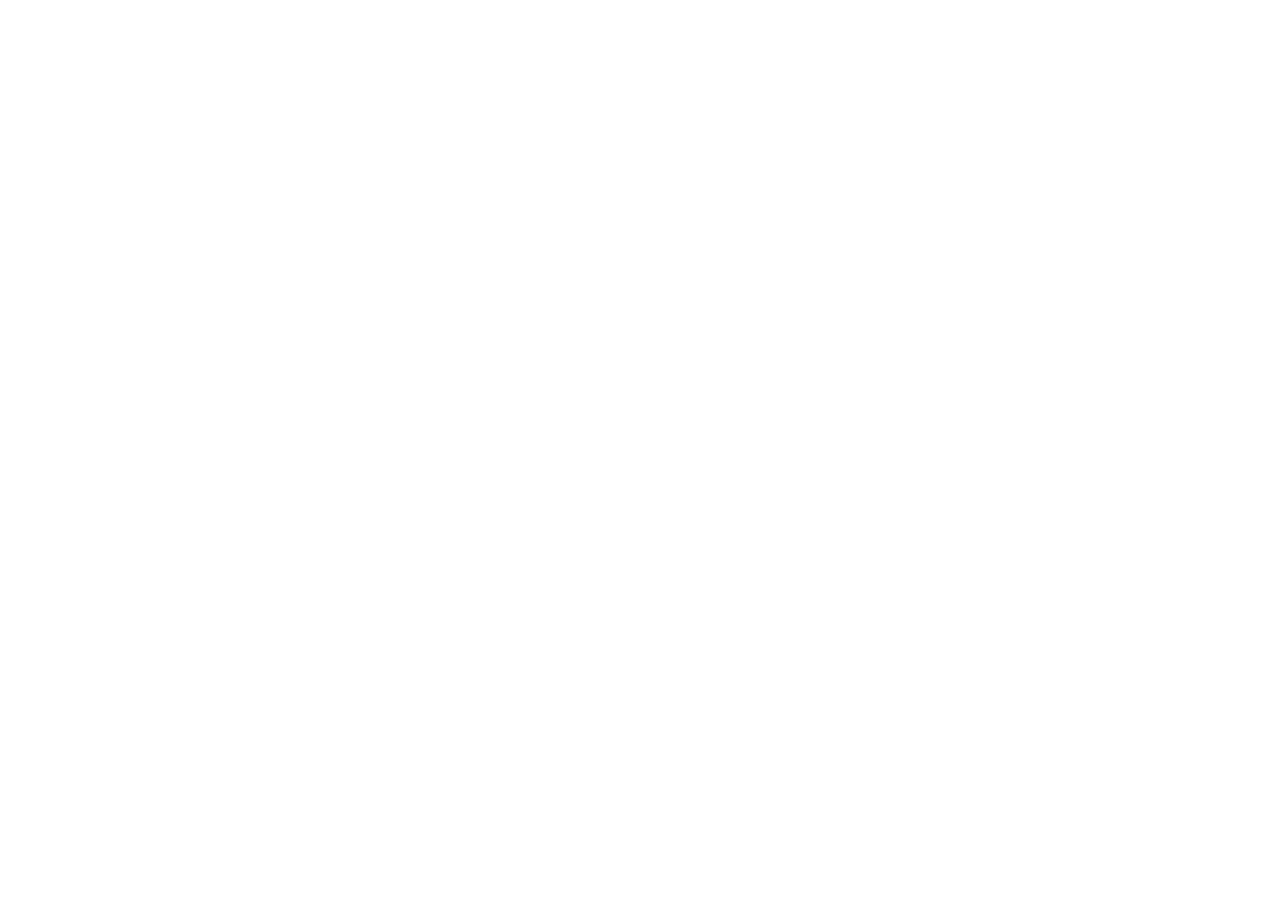
==== index.html @ cb0df508 "Creada pagina inicial konekta+" ====
<!DOCTYPE html>
<html lang="en">
<head>
    <meta charset="UTF-8">
    <meta name="viewport" content="width=device-width, initial-scale=1.0">
    <title>Konekta+</title>
</head>
<body>
    
</body>
</html>
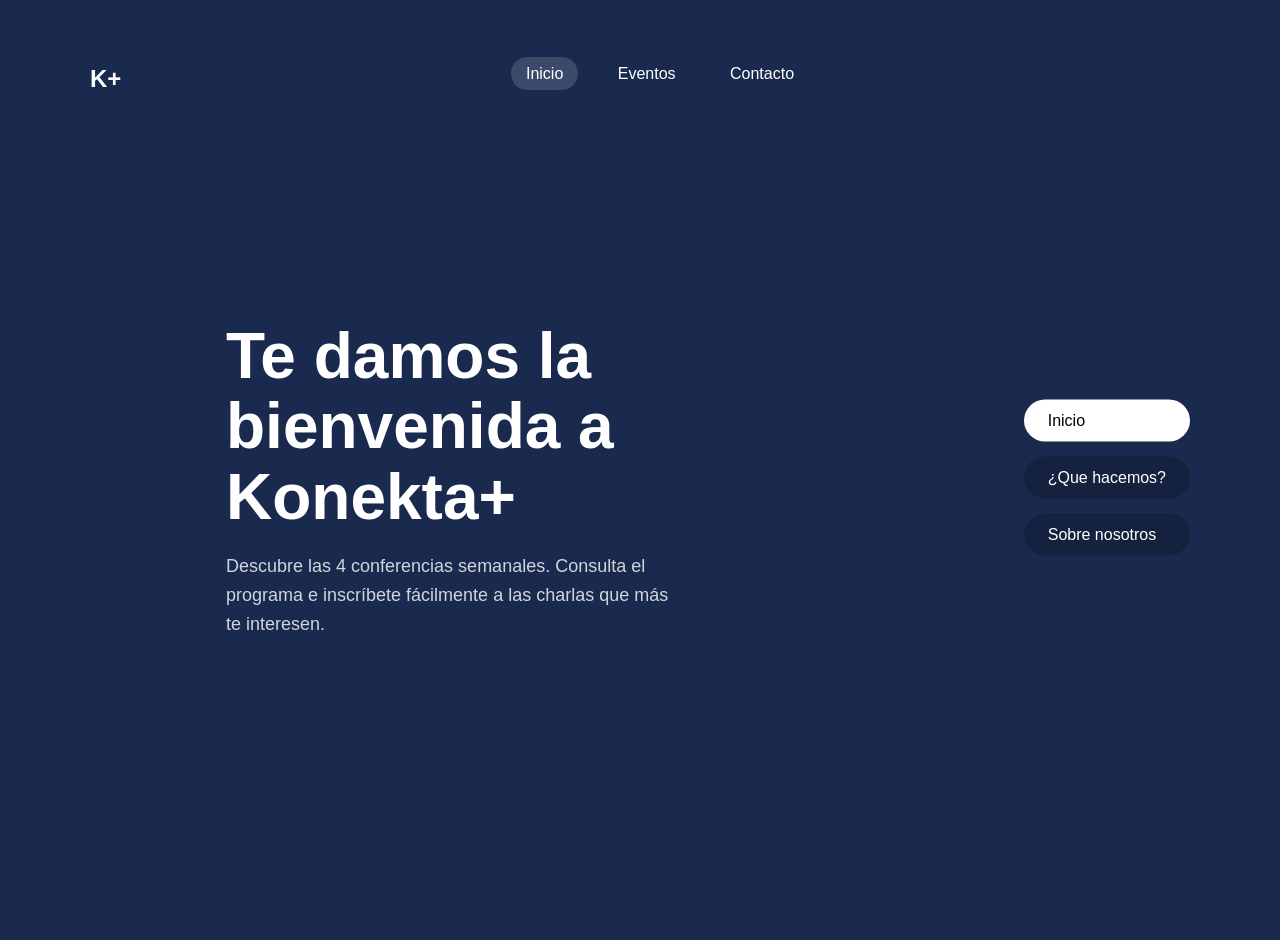
==== commit fb2a2410: "Index y css basico de la web creado" ====
--- a/index.html
+++ b/index.html
@@ -1,11 +1,37 @@
 <!DOCTYPE html>
-<html lang="en">
+<html lang="es">
 <head>
     <meta charset="UTF-8">
     <meta name="viewport" content="width=device-width, initial-scale=1.0">
     <title>Konekta+</title>
+    <link rel="stylesheet" href="style.css">
 </head>
 <body>
-    
+
+    <header class="main-header">
+        <div class="logo">
+            K+
+        </div>
+        <nav class="main-nav">
+            <a href="#" class="active">Inicio</a>
+            <a href="#">Eventos</a>
+            <a href="#">Contacto</a>
+        </nav>
+    </header>
+
+    <main class="hero-content">
+        <h1>Te damos la bienvenida a<br>Konekta+</h1>
+        <p>
+            Descubre las 4 conferencias semanales.
+            Consulta el programa e inscríbete fácilmente a las charlas que más te interesen.
+        </p>
+    </main>
+
+    <nav class="side-nav">
+        <a href="#" class="active">Inicio</a>
+        <a href="#">¿Que hacemos?</a>
+        <a href="#">Sobre nosotros</a>
+    </nav>
+
 </body>
 </html>
--- a/style.css
+++ b/style.css
@@ -0,0 +1,104 @@
+/* ---- CONFIGURACIÓN GENERAL ---- */
+* {
+    margin: 10px;
+    padding: 0;
+    box-sizing: border-box;
+}
+
+body {
+    font-family: Arial, sans-serif; 
+    background-color: #1a2a4f; 
+    color: #FFFFFF;
+    min-height: 100vh;
+    overflow: hidden; 
+    position: relative; 
+}
+
+a {
+    text-decoration: none;
+    color: white;
+}
+
+/* ---- NAVEGACIÓN SUPERIOR (CON POSITION: ABSOLUTE) ---- */
+.main-header {
+    position: absolute;
+    top: 0;
+    left: 0;
+    width: 100%;
+    padding: 25px 50px;
+}
+
+.logo {
+    position: absolute;
+    left: 50px;
+    top: 25px;
+    font-size: 24px;
+    font-weight: bold;
+}
+
+.main-nav {
+    position: absolute;
+    left: 50%; 
+    transform: translateX(-50%); 
+    top: 25px;
+}
+
+.main-nav a {
+    margin: 0 10px;
+    font-weight: 500;
+    padding: 8px 15px;
+    border-radius: 20px;
+    transition: background-color 0.3s;
+}
+
+.main-nav a.active,
+.main-nav a:hover {
+    background-color: rgba(255, 255, 255, 0.15);
+}
+
+/* ---- CONTENIDO PRINCIPAL (CON POSITION: ABSOLUTE) ---- */
+.hero-content {
+    position: absolute;
+    top: 50%;
+    left: 15%;
+    transform: translateY(-50%);
+    width: 40%;
+}
+
+.hero-content h1 {
+    font-size: 64px;
+    line-height: 1.1;
+    font-weight: 700;
+    margin-bottom: 20px;
+}
+
+.hero-content p {
+    font-size: 18px;
+    line-height: 1.6;
+    color: rgba(255, 255, 255, 0.8);
+    max-width: 450px;
+}
+
+/* ---- NAVEGACIÓN LATERAL (CON POSITION: ABSOLUTE) ---- */
+.side-nav {
+    position: absolute;
+    top: 50%;
+    right: 50px;
+    transform: translateY(-50%); 
+}
+
+.side-nav a {
+    display: block; 
+    margin-bottom: 15px; 
+    background-color: rgba(0, 0, 0, 0.2);
+    padding: 12px 24px;
+    border-radius: 30px;
+    font-weight: 500;
+    transition: all 0.3s;
+}
+
+.side-nav a.active,
+.side-nav a:hover {
+    background-color: white;
+    color: black;
+}
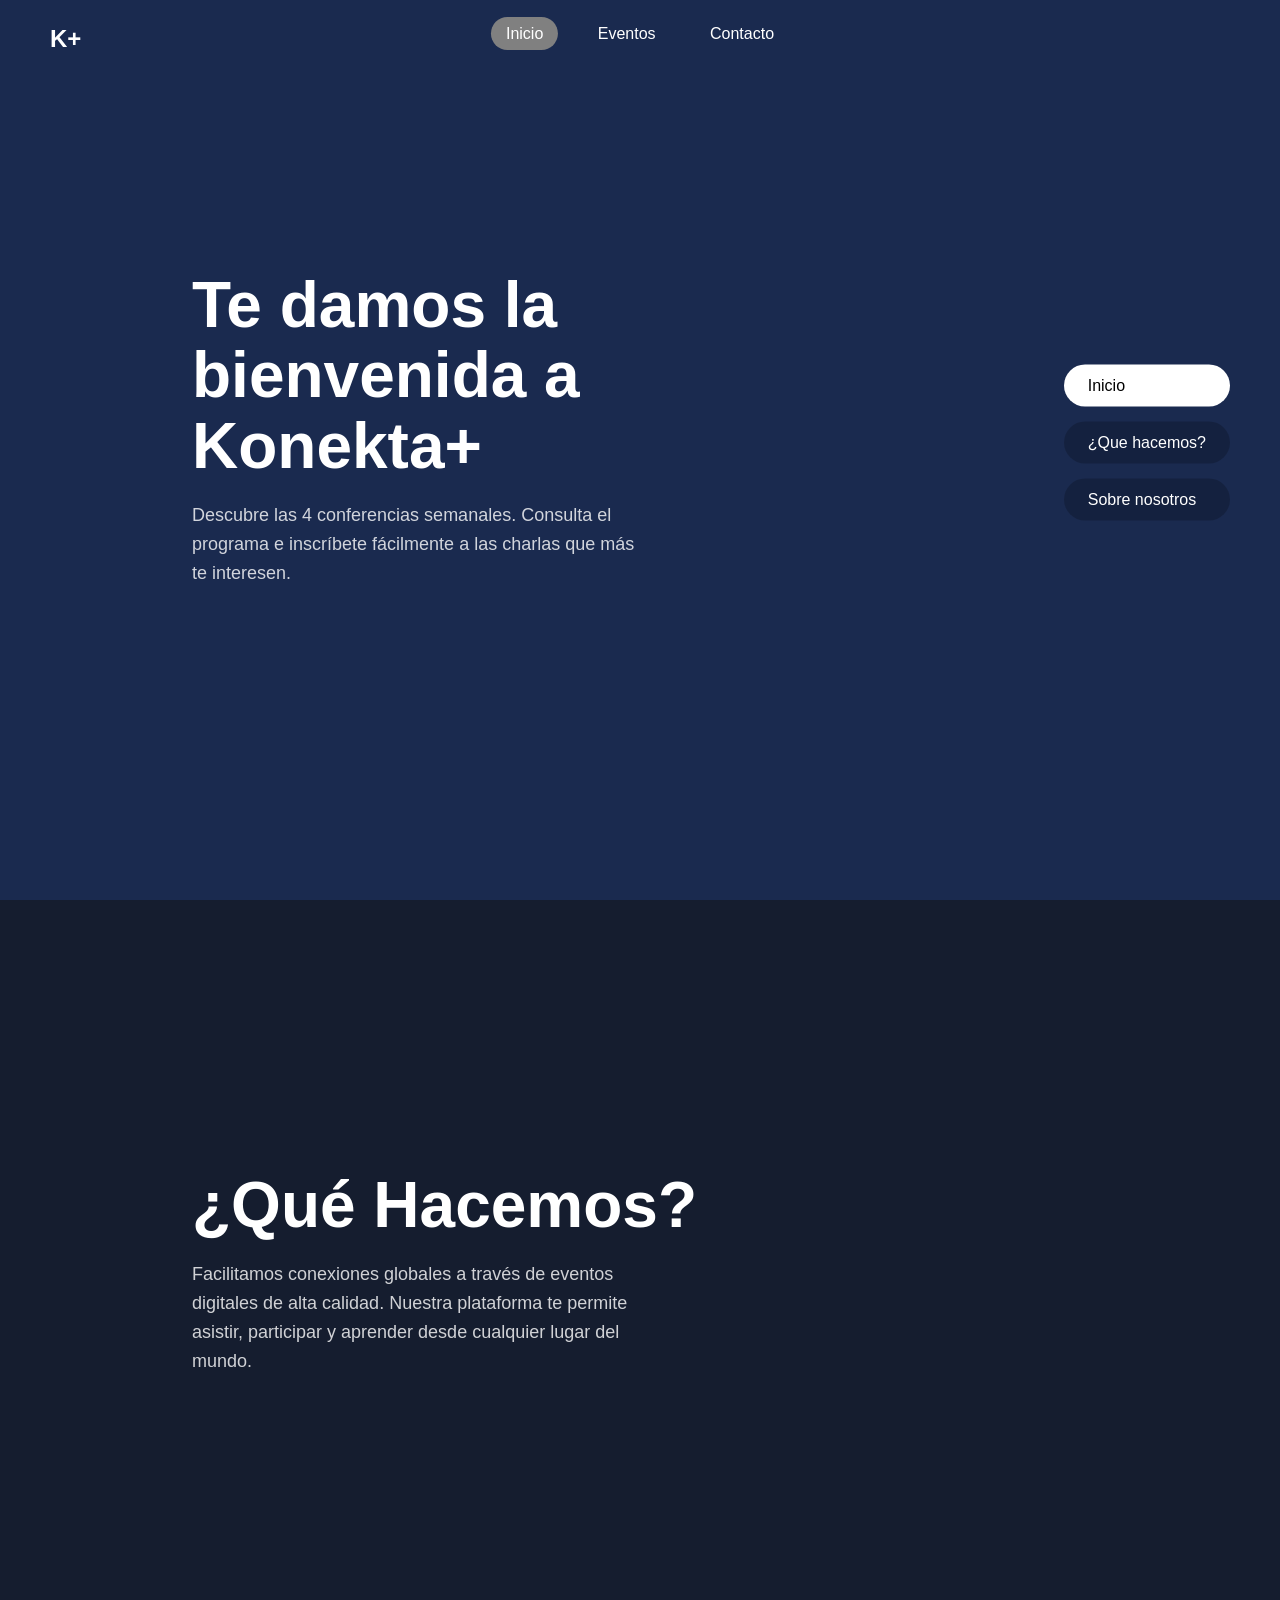
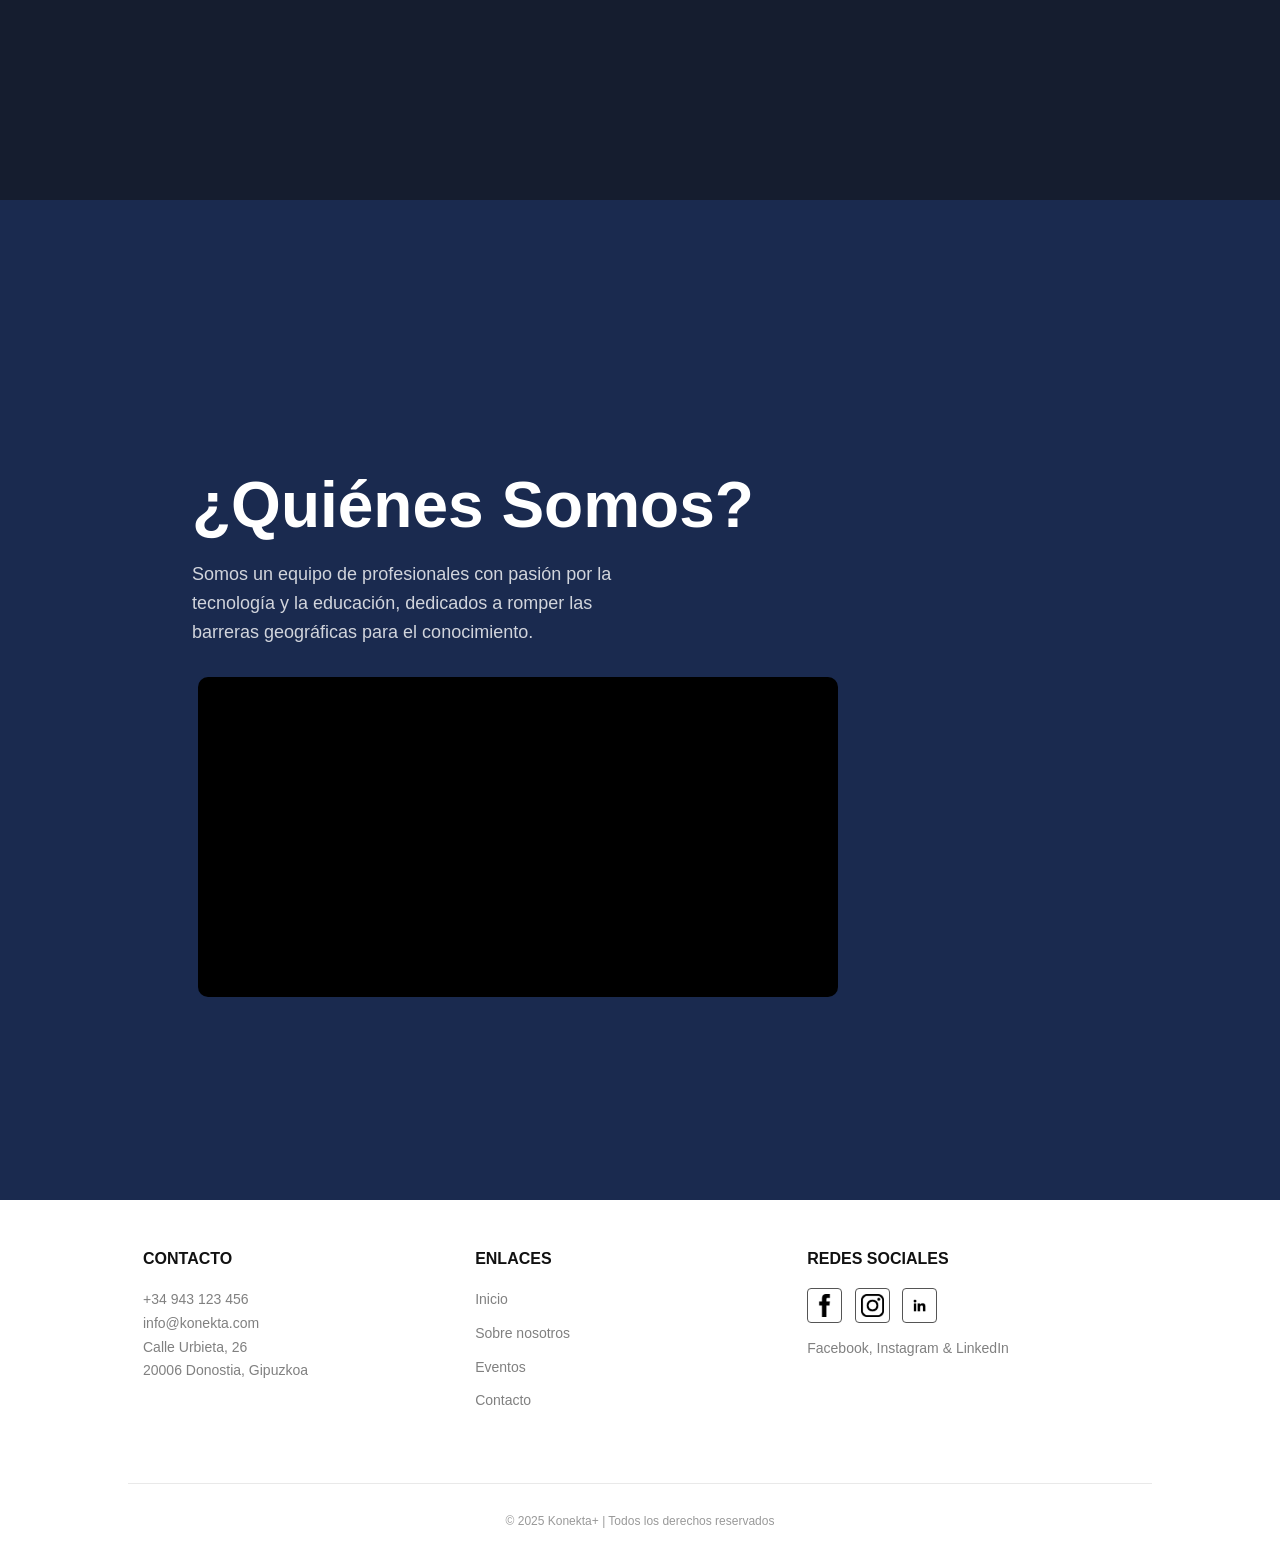
==== commit b559be0f: "contacto, eventos e inscripcion creadas. index mejorado." ====
--- a/index.html
+++ b/index.html
@@ -13,25 +13,159 @@
             K+
         </div>
         <nav class="main-nav">
-            <a href="#" class="active">Inicio</a>
-            <a href="#">Eventos</a>
-            <a href="#">Contacto</a>
+            <a href="index.html" class="active">Inicio</a>
+            <a href="eventos.html">Eventos</a>
+            <a href="contacto.html">Contacto</a>
         </nav>
     </header>
 
-    <main class="hero-content">
-        <h1>Te damos la bienvenida a<br>Konekta+</h1>
-        <p>
-            Descubre las 4 conferencias semanales.
-            Consulta el programa e inscríbete fácilmente a las charlas que más te interesen.
-        </p>
-    </main>
+    <section id="inicio" class="hero-section">
+        <main class="hero-content">
+            <h1>Te damos la bienvenida a<br>Konekta+</h1>
+            <p>
+                Descubre las 4 conferencias semanales.
+                Consulta el programa e inscríbete fácilmente a las charlas que más te interesen.
+            </p>
+        </main>
+    </section>
+
+    <section id="que-hacemos" class="hero-section alt-bg">
+        <div class="video-background-container">
+            <video autoplay muted loop playsinline id="bg-video">
+                <source src="videos/VideoQueHacemos.mp4" type="video/mp4">
+                Tu navegador no soporta el video.
+            </video>
+        </div>
+
+        <div class="video-overlay"></div>
+
+        <main class="hero-content">
+            <h1>¿Qué Hacemos?</h1>
+            <p>
+                Facilitamos conexiones globales a través de eventos digitales
+                de alta calidad. Nuestra plataforma te permite
+                asistir, participar y aprender desde cualquier lugar del mundo.
+            </p>
+        </main>
+    </section>
+
+    <section id="quienes-somos" class="hero-section">
+        <main class="hero-content">
+            <h1>¿Quiénes Somos?</h1>
+            <p>
+                Somos un equipo de profesionales con pasión por la tecnología
+                y la educación, dedicados a romper las barreras geográficas
+                para el conocimiento.
+            </p>
+
+           <div class="video-container-centered">
+                <video autoplay muted loop playsinline>
+                    <source src="videos/Konekta+.mp4" type="video/mp4">
+                    Tu navegador no soporta el video.
+                </video>
+            </div>
+        </main>
+    </section>
 
     <nav class="side-nav">
-        <a href="#" class="active">Inicio</a>
-        <a href="#">¿Que hacemos?</a>
-        <a href="#">Sobre nosotros</a>
+        <a href="#inicio" class="active">Inicio</a>
+        <a href="#que-hacemos">¿Que hacemos?</a>
+        <a href="#quienes-somos">Sobre nosotros</a>
     </nav>
 
+    <script>
+    //HECHO CON CHATGPT
+    // 1. Seleccionar todas las secciones y los enlaces del menú lateral
+    const sections = document.querySelectorAll('.hero-section');
+    const navLinks = document.querySelectorAll('.side-nav a');
+
+    // 2. Crear una función que se ejecute CADA VEZ que haces scroll
+    function changeNavOnScroll() {
+        let currentSectionId = '';
+
+        // 3. Revisar la posición de cada sección
+        sections.forEach(section => {
+            // getBoundingClientRect().top nos dice cuántos píxeles
+            // faltan para que la sección llegue al borde superior de la ventana.
+            const sectionTop = section.getBoundingClientRect().top;
+
+            // Si la sección está a 150px o menos de la parte de arriba,
+            // la consideramos la sección "actual".
+            if (sectionTop < 150) {
+                currentSectionId = section.getAttribute('id');
+            }
+        });
+
+        // 4. Actualizar la clase .active en los enlaces
+        navLinks.forEach(link => {
+            // Primero, le quitamos 'active' a todos
+            link.classList.remove('active');
+
+            // El href del enlace (ej: "#que-hacemos")
+            const linkHref = link.getAttribute('href');
+
+            // Si el href del enlace es igual al ID de la sección actual
+            // (añadiéndole el #), le ponemos la clase 'active'.
+            if (linkHref === '#' + currentSectionId) {
+                link.classList.add('active');
+            }
+        });
+
+        // Caso especial: si estamos muy arriba (antes de llegar a 150px de la primera),
+        // dejamos "Inicio" como activo.
+        if (window.scrollY < 200) {
+            navLinks.forEach(link => link.classList.remove('active'));
+            document.querySelector('.side-nav a[href="#inicio"]').classList.add('active');
+        }
+    }
+
+    // 5. Decirle al navegador que ejecute esa función cada vez que se detecte scroll
+    window.addEventListener('scroll', changeNavOnScroll);
+</script>
+
+    <footer class="main-footer">
+        <div class="footer-container">
+
+            <div class="footer-col">
+                <h3>CONTACTO</h3>
+                <p>
+                    +34 943 123 456<br>
+                    info@konekta.com<br>
+                    Calle Urbieta, 26<br>
+                    20006 Donostia, Gipuzkoa
+                </p>
+            </div>
+
+            <div class="footer-col">
+                <h3>ENLACES</h3>
+                <ul>
+                    <li><a href="index.html">Inicio</a></li>
+                    <li><a href="index.html#quienes-somos">Sobre nosotros</a></li>
+                    <li><a href="eventos.html">Eventos</a></li>
+                    <li><a href="contacto.html">Contacto</a></li>
+                </ul>
+            </div>
+            <div class="footer-col">
+                <h3>REDES SOCIALES</h3>
+                <div class="social-icons-container">
+                    <a href="#" class="social-icon">
+                    <img src="img/logo-facebook.png" alt="Facebook">
+                    </a>
+                    <a href="#" class="social-icon">
+                    <img src="img/logo-instagram.png" alt="Instagram">
+                    </a>
+                    <a href="#" class="social-icon">
+                    <img src="img/logo-linkedin.png" alt="LinkedIn">
+                    </a>
+                </div>
+                <p>Facebook, Instagram &amp; LinkedIn</p>
+            </div>
+
+        </div>
+
+        <div class="footer-copyright">
+            © 2025 Konekta+ | Todos los derechos reservados
+        </div>
+    </footer>
 </body>
 </html>
--- a/style.css
+++ b/style.css
@@ -1,6 +1,6 @@
 /* ---- CONFIGURACIÓN GENERAL ---- */
 * {
-    margin: 10px;
+    margin: 0;
     padding: 0;
     box-sizing: border-box;
 }
@@ -10,8 +10,11 @@
     background-color: #1a2a4f; 
     color: #FFFFFF;
     min-height: 100vh;
-    overflow: hidden; 
+    overflow-y: auto;
     position: relative; 
+}
+html {
+    scroll-behavior: smooth;
 }
 
 a {
@@ -19,13 +22,15 @@
     color: white;
 }
 
-/* ---- NAVEGACIÓN SUPERIOR (CON POSITION: ABSOLUTE) ---- */
+/* ---- NAVEGACIÓN SUPERIOR  ---- */
 .main-header {
-    position: absolute;
+    position: fixed;
     top: 0;
     left: 0;
     width: 100%;
     padding: 25px 50px;
+    background-color: #1a2a4f;
+    z-index: 100;
 }
 
 .logo {
@@ -53,16 +58,14 @@
 
 .main-nav a.active,
 .main-nav a:hover {
-    background-color: rgba(255, 255, 255, 0.15);
-}
-
-/* ---- CONTENIDO PRINCIPAL (CON POSITION: ABSOLUTE) ---- */
+    background-color: grey;
+}
+
+/* ---- CONTENIDO PRINCIPAL ---- */
 .hero-content {
-    position: absolute;
-    top: 50%;
-    left: 15%;
-    transform: translateY(-50%);
-    width: 40%;
+    width: 60%;
+    position: relative;
+    z-index: 3;
 }
 
 .hero-content h1 {
@@ -81,10 +84,11 @@
 
 /* ---- NAVEGACIÓN LATERAL (CON POSITION: ABSOLUTE) ---- */
 .side-nav {
-    position: absolute;
+    position: fixed;
     top: 50%;
     right: 50px;
     transform: translateY(-50%); 
+    z-index: 100;
 }
 
 .side-nav a {
@@ -101,4 +105,159 @@
 .side-nav a:hover {
     background-color: white;
     color: black;
+}
+.hero-section {
+    height: 100vh; 
+    padding-left: 15%;
+    padding-top: 30vh; 
+    box-sizing: border-box; 
+    position: relative;
+    overflow: hidden;
+}
+
+.hero-section.alt-bg {
+    background-color: #2a3a5f;
+}
+
+/* ESTILO DEL FOOTER */
+
+.main-footer {
+    background-color: white; 
+    color: black; 
+    padding: 50px 0 20px 0;
+    margin-top: 100px;
+    position: relative;
+    width: 100%;
+    clear: both; 
+}
+
+.footer-container {
+    width: 80%; 
+    margin: 0 auto; 
+    overflow: hidden; 
+}
+
+.footer-col {
+    display: inline-block; 
+    width: 32%;            
+    vertical-align: top;   
+    padding: 0 15px;
+    box-sizing: border-box;
+    margin-bottom: 30px;
+}
+
+.footer-col h3 {
+    font-size: 16px;
+    font-weight: bold;
+    text-transform: uppercase; 
+    margin-bottom: 20px;
+    color: #111;
+}
+
+.footer-col p, .footer-col li {
+    font-size: 14px;
+    line-height: 1.7;
+    margin-bottom: 10px;
+    color: grey; 
+}
+
+.footer-col ul {
+    list-style: none;
+    padding: 0;
+}
+
+.footer-col ul a {
+    color: grey;
+    text-decoration: none; 
+    transition: color 0.3s;
+}
+.footer-col ul a:hover {
+    color: #1a2a4f; 
+    text-decoration: underline;
+}
+
+.social-icons-container {
+    margin-bottom: 10px;
+}
+
+.social-icon {
+    display: inline-block;
+    width: 35px;  
+    height: 35px; 
+    border: 1px solid #555; 
+    border-radius: 4px;
+    text-decoration: none;
+    margin-right: 8px;
+    transition: background-color 0.3s, border-color 0.3s;
+    padding: 5px;
+    box-sizing: border-box;
+}
+.social-icon img {
+    width: 100%;
+    height: 100%;
+    display: block; 
+}
+
+.social-icon:hover img {
+    filter: invert(1);
+}
+.social-icon:hover {
+    background-color: #1a2a4f; 
+    color: white;
+    border-color: #1a2a4f;
+}
+
+.footer-copyright {
+    text-align: center;
+    margin-top: 30px;
+    font-size: 12px;
+    color: #999; 
+    border-top: 1px solid #e9e9e9; 
+    padding-top: 30px;
+    width: 80%;
+    margin-left: auto;
+    margin-right: auto;
+}
+
+/* VIDEO */
+.video-background-container {
+    position: absolute;
+    top: 0;
+    left: 0;
+    width: 100%;
+    height: 100%;
+    z-index: 1; 
+}
+
+#bg-video {
+    width: 100%;
+    height: 100%;
+    object-fit: cover; 
+}
+
+.video-overlay {
+    position: absolute;
+    top: 0;
+    left: 0;
+    width: 100%;
+    height: 100%;
+    background-color: rgba(0, 0, 0, 0.5); 
+    z-index: 2;
+}
+
+.video-container-centered {
+    margin-top: 30px; 
+    width: 100%;
+}
+
+.video-container-centered video {
+    display: block;     
+    margin: 0 auto;
+    
+    width: 100%;        
+    max-width: 640px;  
+    
+    height: auto;       
+    border-radius: 10px; 
+    background-color: #000; 
 }
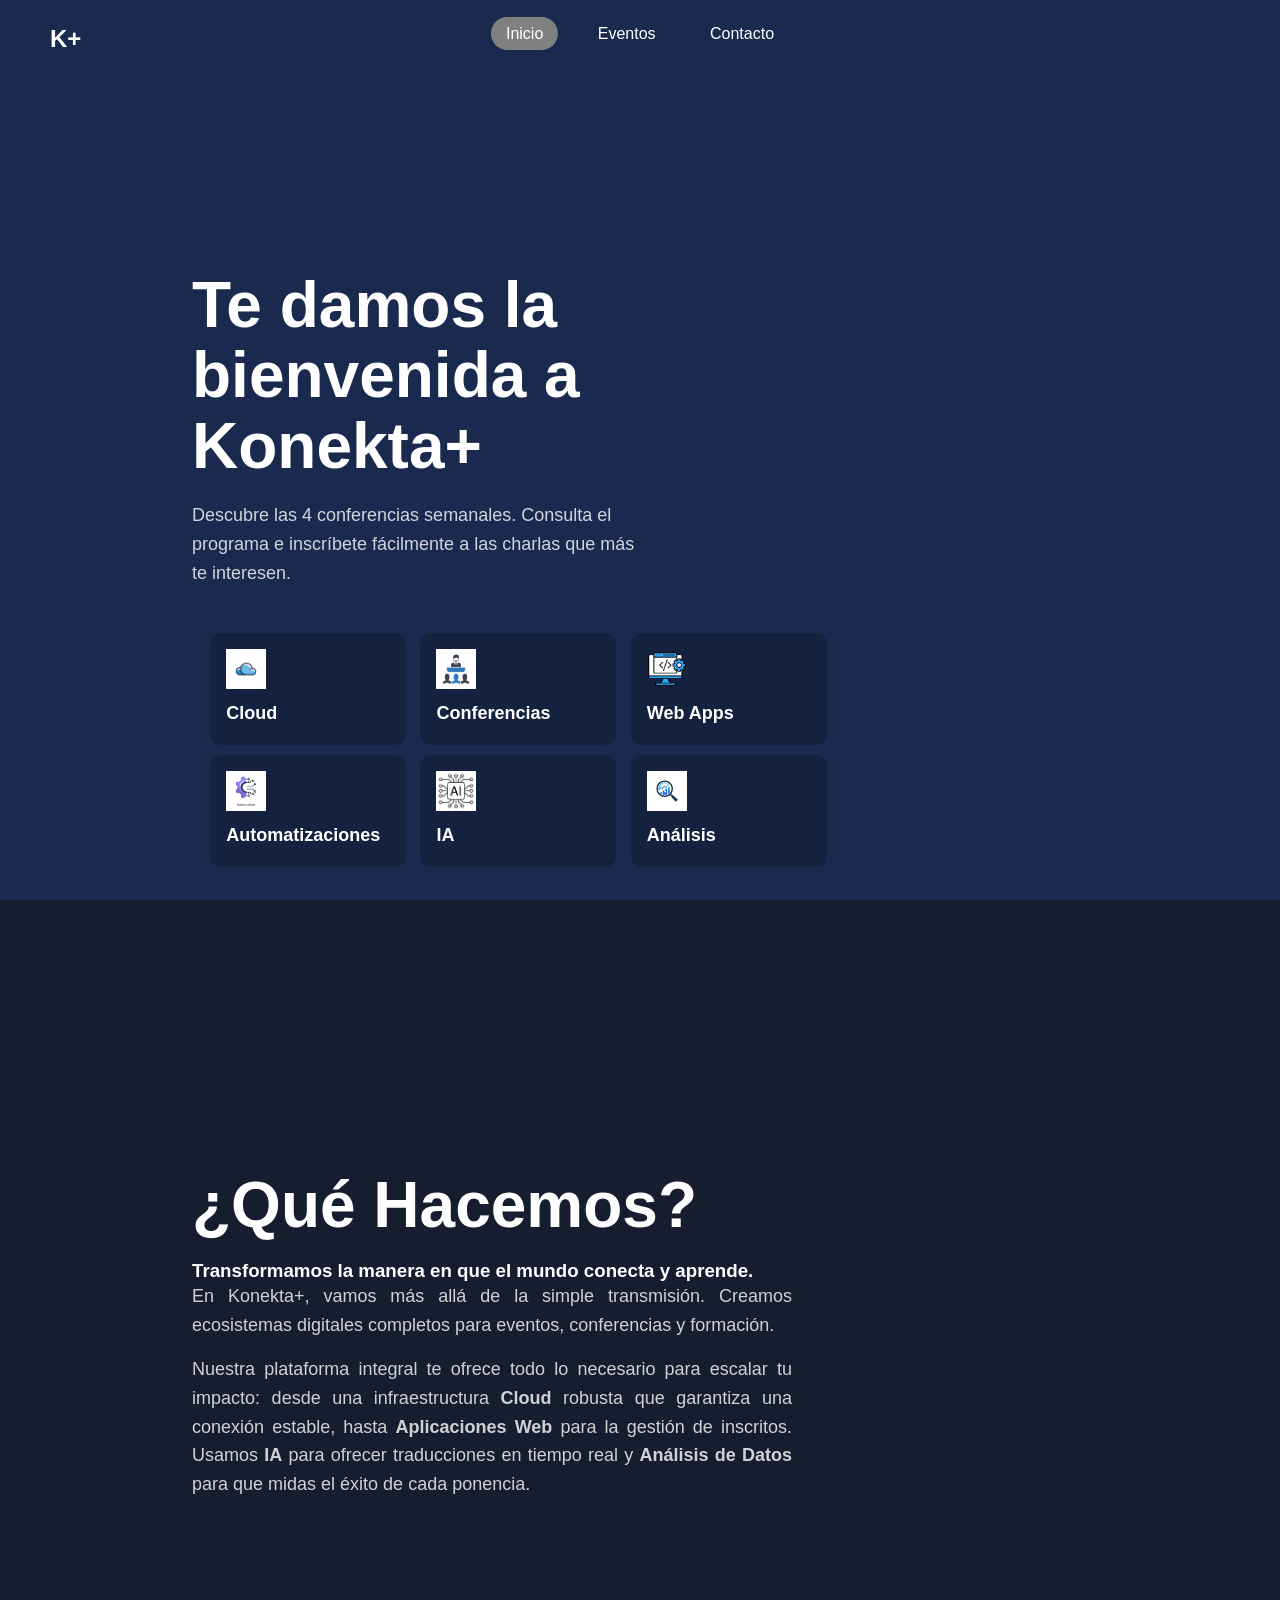
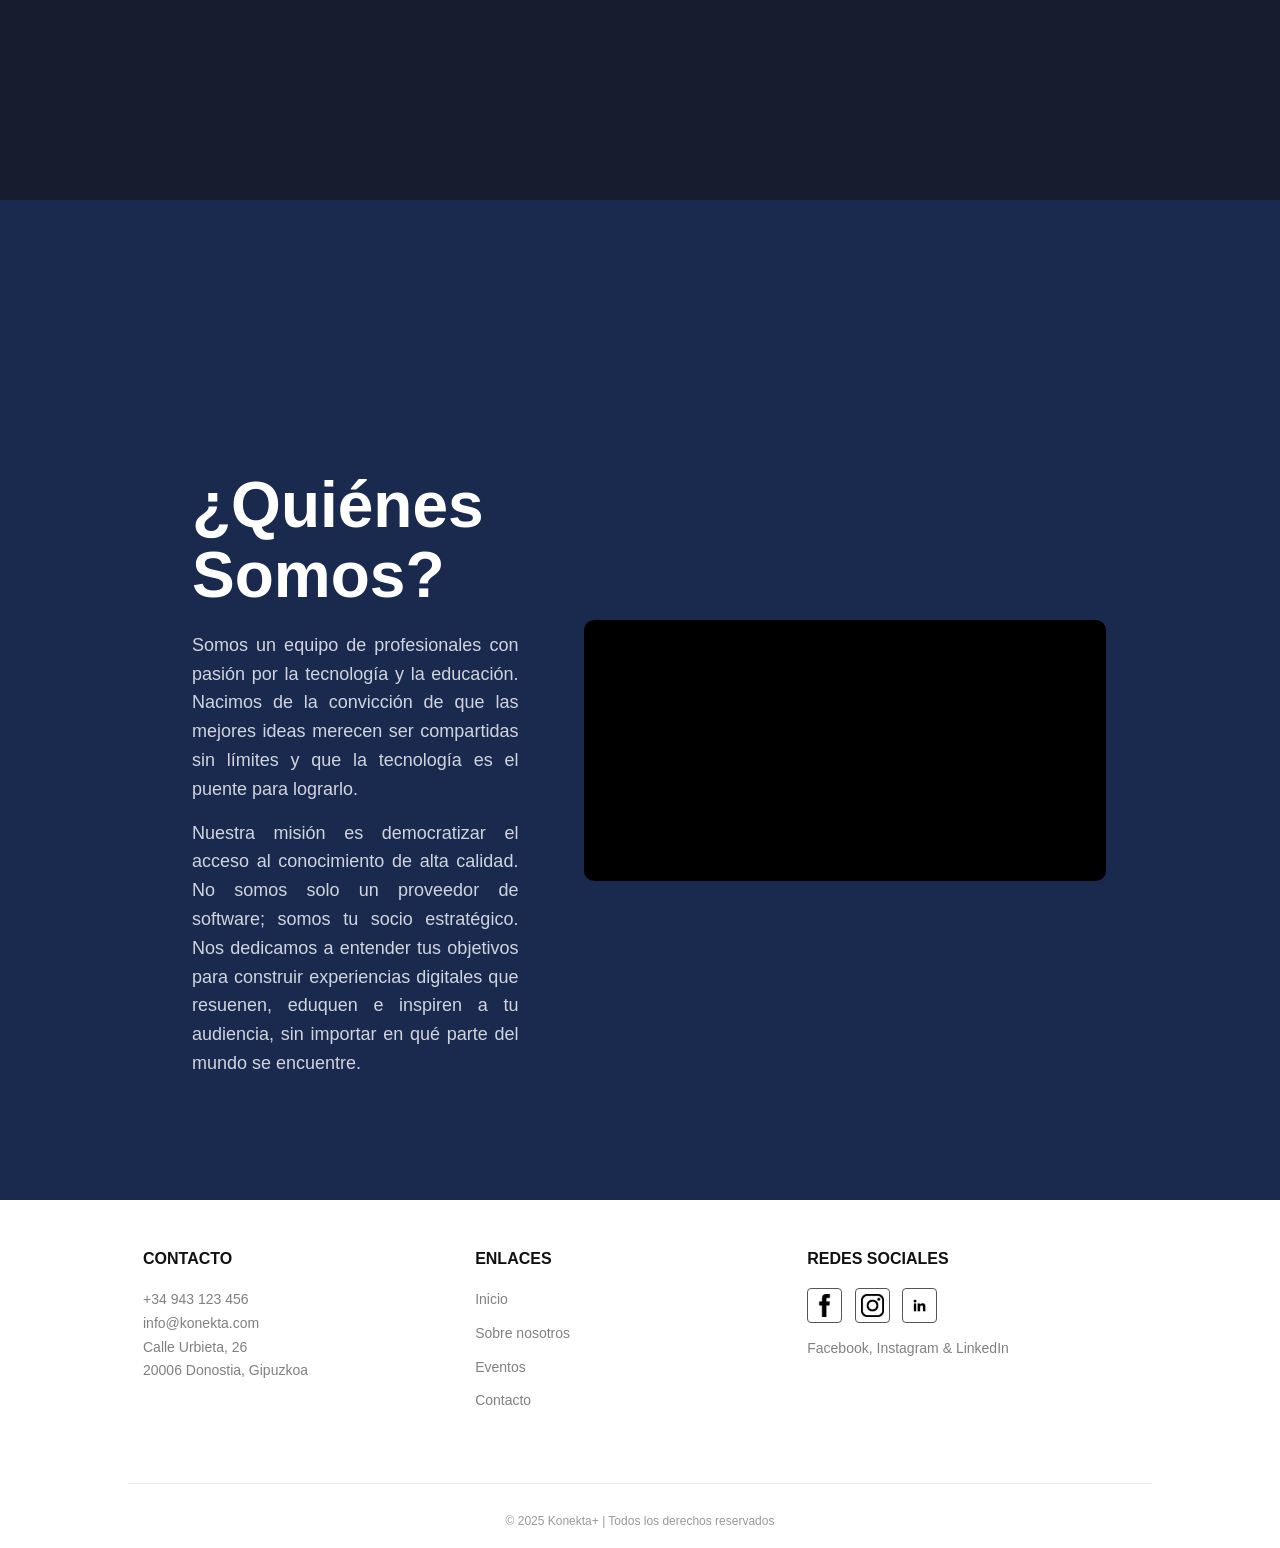
==== commit 6d0b34d8: "Cambios general, añadido base de datos y sql, imagenes, y final frontend" ====
--- a/index.html
+++ b/index.html
@@ -26,6 +26,39 @@
                 Descubre las 4 conferencias semanales.
                 Consulta el programa e inscríbete fácilmente a las charlas que más te interesen.
             </p>
+            <div class="service-grid-compact">
+
+                <div class="service-card-compact">
+                    <img src="img/logo-cloud.png" alt="Icono de Cloud" class="service-icon-compact">
+                    <h3>Cloud</h3>
+                </div>
+
+                <div class="service-card-compact">
+                    <img src="img/logo-conferencias.jpg" alt="Icono de Conferencias" class="service-icon-compact">
+                    <h3>Conferencias</h3>
+                </div>
+
+                <div class="service-card-compact">
+                    <img src="img/logo-webapps.png" alt="Icono de Web Apps" class="service-icon-compact">
+                    <h3>Web Apps</h3>
+                </div>
+
+                <div class="service-card-compact">
+                    <img src="img/logo-automatizaciones.png" alt="Icono de Automatizaciones" class="service-icon-compact">
+                    <h3>Automatizaciones</h3>
+                </div>
+
+                <div class="service-card-compact">
+                    <img src="img/logo-ia.jpg" alt="Icono de IA" class="service-icon-compact">
+                    <h3>IA</h3>
+                </div>
+
+                <div class="service-card-compact">
+                    <img src="img/logo-analisis.png" alt="Icono de Analisis" class="service-icon-compact">
+                    <h3>Análisis</h3>
+                </div>
+
+            </div>
         </main>
     </section>
 
@@ -41,24 +74,30 @@
 
         <main class="hero-content">
             <h1>¿Qué Hacemos?</h1>
-            <p>
-                Facilitamos conexiones globales a través de eventos digitales
-                de alta calidad. Nuestra plataforma te permite
-                asistir, participar y aprender desde cualquier lugar del mundo.
+            <h3>Transformamos la manera en que el mundo conecta y aprende.</h3>
+            <p style="max-width: 600px;">
+                En Konekta+, vamos más allá de la simple transmisión. Creamos ecosistemas digitales completos para eventos, conferencias y formación.
+            </p>
+            <p style="max-width: 600px; margin-top: 15px;">
+                Nuestra plataforma integral te ofrece todo lo necesario para escalar tu impacto: desde una infraestructura <strong>Cloud</strong> robusta que garantiza una conexión estable, hasta <strong>Aplicaciones Web </strong> para la gestión de inscritos. Usamos <strong>IA</strong> para ofrecer traducciones en tiempo real y <strong>Análisis de Datos</strong> para que midas el éxito de cada ponencia.
             </p>
         </main>
     </section>
 
     <section id="quienes-somos" class="hero-section">
         <main class="hero-content">
-            <h1>¿Quiénes Somos?</h1>
-            <p>
-                Somos un equipo de profesionales con pasión por la tecnología
-                y la educación, dedicados a romper las barreras geográficas
-                para el conocimiento.
-            </p>
+            <div class="quienes-somos-text">
+                <h1>¿Quiénes Somos?</h1>
+                <p>
+                    Somos un equipo de profesionales con pasión por la tecnología
+                    y la educación. Nacimos de la convicción de que las mejores ideas merecen ser compartidas sin límites y que la tecnología es el puente para lograrlo.
+                </p>
 
-           <div class="video-container-centered">
+                <p style="margin-top: 15px;">
+                    Nuestra misión es democratizar el acceso al conocimiento de alta calidad. No somos solo un proveedor de software; somos tu socio estratégico. Nos dedicamos a entender tus objetivos para construir experiencias digitales que resuenen, eduquen e inspiren a tu audiencia, sin importar en qué parte del mundo se encuentre.
+                </p>
+            </div>
+           <div class="quienes-somos-video">
                 <video autoplay muted loop playsinline>
                     <source src="videos/Konekta+.mp4" type="video/mp4">
                     Tu navegador no soporta el video.
@@ -66,62 +105,6 @@
             </div>
         </main>
     </section>
-
-    <nav class="side-nav">
-        <a href="#inicio" class="active">Inicio</a>
-        <a href="#que-hacemos">¿Que hacemos?</a>
-        <a href="#quienes-somos">Sobre nosotros</a>
-    </nav>
-
-    <script>
-    //HECHO CON CHATGPT
-    // 1. Seleccionar todas las secciones y los enlaces del menú lateral
-    const sections = document.querySelectorAll('.hero-section');
-    const navLinks = document.querySelectorAll('.side-nav a');
-
-    // 2. Crear una función que se ejecute CADA VEZ que haces scroll
-    function changeNavOnScroll() {
-        let currentSectionId = '';
-
-        // 3. Revisar la posición de cada sección
-        sections.forEach(section => {
-            // getBoundingClientRect().top nos dice cuántos píxeles
-            // faltan para que la sección llegue al borde superior de la ventana.
-            const sectionTop = section.getBoundingClientRect().top;
-
-            // Si la sección está a 150px o menos de la parte de arriba,
-            // la consideramos la sección "actual".
-            if (sectionTop < 150) {
-                currentSectionId = section.getAttribute('id');
-            }
-        });
-
-        // 4. Actualizar la clase .active en los enlaces
-        navLinks.forEach(link => {
-            // Primero, le quitamos 'active' a todos
-            link.classList.remove('active');
-
-            // El href del enlace (ej: "#que-hacemos")
-            const linkHref = link.getAttribute('href');
-
-            // Si el href del enlace es igual al ID de la sección actual
-            // (añadiéndole el #), le ponemos la clase 'active'.
-            if (linkHref === '#' + currentSectionId) {
-                link.classList.add('active');
-            }
-        });
-
-        // Caso especial: si estamos muy arriba (antes de llegar a 150px de la primera),
-        // dejamos "Inicio" como activo.
-        if (window.scrollY < 200) {
-            navLinks.forEach(link => link.classList.remove('active'));
-            document.querySelector('.side-nav a[href="#inicio"]').classList.add('active');
-        }
-    }
-
-    // 5. Decirle al navegador que ejecute esa función cada vez que se detecte scroll
-    window.addEventListener('scroll', changeNavOnScroll);
-</script>
 
     <footer class="main-footer">
         <div class="footer-container">
--- a/style.css
+++ b/style.css
@@ -82,30 +82,6 @@
     max-width: 450px;
 }
 
-/* ---- NAVEGACIÓN LATERAL (CON POSITION: ABSOLUTE) ---- */
-.side-nav {
-    position: fixed;
-    top: 50%;
-    right: 50px;
-    transform: translateY(-50%); 
-    z-index: 100;
-}
-
-.side-nav a {
-    display: block; 
-    margin-bottom: 15px; 
-    background-color: rgba(0, 0, 0, 0.2);
-    padding: 12px 24px;
-    border-radius: 30px;
-    font-weight: 500;
-    transition: all 0.3s;
-}
-
-.side-nav a.active,
-.side-nav a:hover {
-    background-color: white;
-    color: black;
-}
 .hero-section {
     height: 100vh; 
     padding-left: 15%;
@@ -245,19 +221,76 @@
     z-index: 2;
 }
 
-.video-container-centered {
-    margin-top: 30px; 
-    width: 100%;
-}
-
-.video-container-centered video {
-    display: block;     
-    margin: 0 auto;
+/* ---- ESTILOS DE LA PARRILA COMPACTA DE INICIO ---- */
+
+.service-grid-compact {
+    width: 100%;
+    margin-top: 40px; 
+    text-align: center; 
+}
+
+.service-card-compact {
+    display: inline-block; 
+    width: 30%;
+    margin: 5px; 
     
-    width: 100%;        
-    max-width: 640px;  
+    vertical-align: top; 
+    background-color: rgba(0, 0, 0, 0.2);
+    border: 1px solid transparent; 
+    border-radius: 10px;
+    padding: 15px; 
+    text-align: left; 
     
-    height: auto;       
-    border-radius: 10px; 
-    background-color: #000; 
+    transition: all 0.3s ease;
+}
+
+.service-icon-compact {
+    width: 40px;  
+    height: 40px; 
+    margin-bottom: 10px;
+    object-fit: contain;
+}
+
+.service-card-compact h3 {
+    font-size: 18px; 
+    margin-bottom: 5px;
+}
+
+.service-card-compact:hover {
+    transform: translateY(-3px); 
+    background-color: rgba(0, 0, 0, 0.4); 
+    border-color: rgba(255, 255, 255, 0.5); 
+}
+
+/* ---- ESTILOS PARA LA SECCIÓN "QUIÉNES SOMOS" ---- */
+
+.quienes-somos-text {
+    float: left; 
+    width: 55%;  
+    padding-right: 5%; 
+    box-sizing: border-box;
+}
+
+.quienes-somos-text p {
+    text-align: justify;
+}
+
+.quienes-somos-video {
+    float: right; 
+    width: 40%; 
+    margin-top: 150px;  
+}
+
+
+.quienes-somos-video video {
+    width: 200%;
+    height: auto;
+    border-radius: 10px;
+    background-color: #000;
+    display: block; 
+}
+
+/* ---- SECCIÓN "que hacemos" ---- */
+#que-hacemos .hero-content p {
+    text-align: justify;
 }
